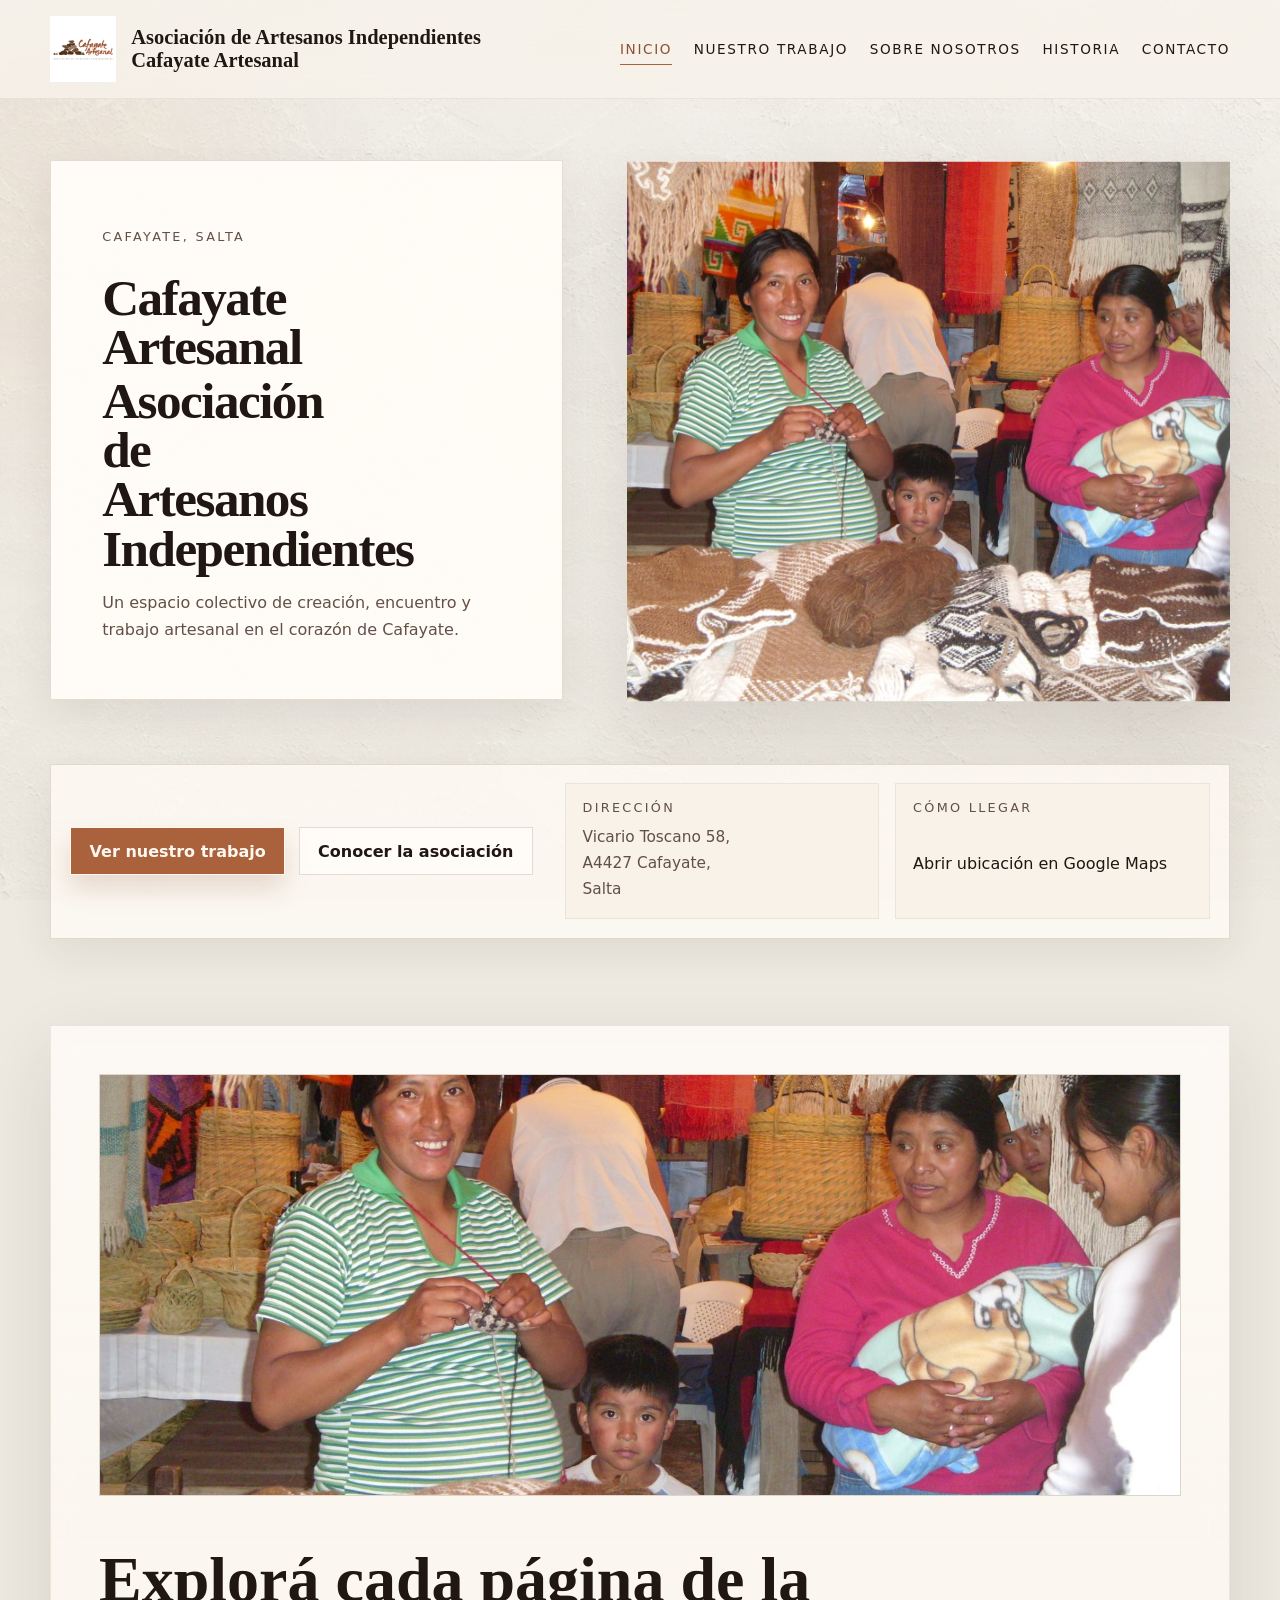
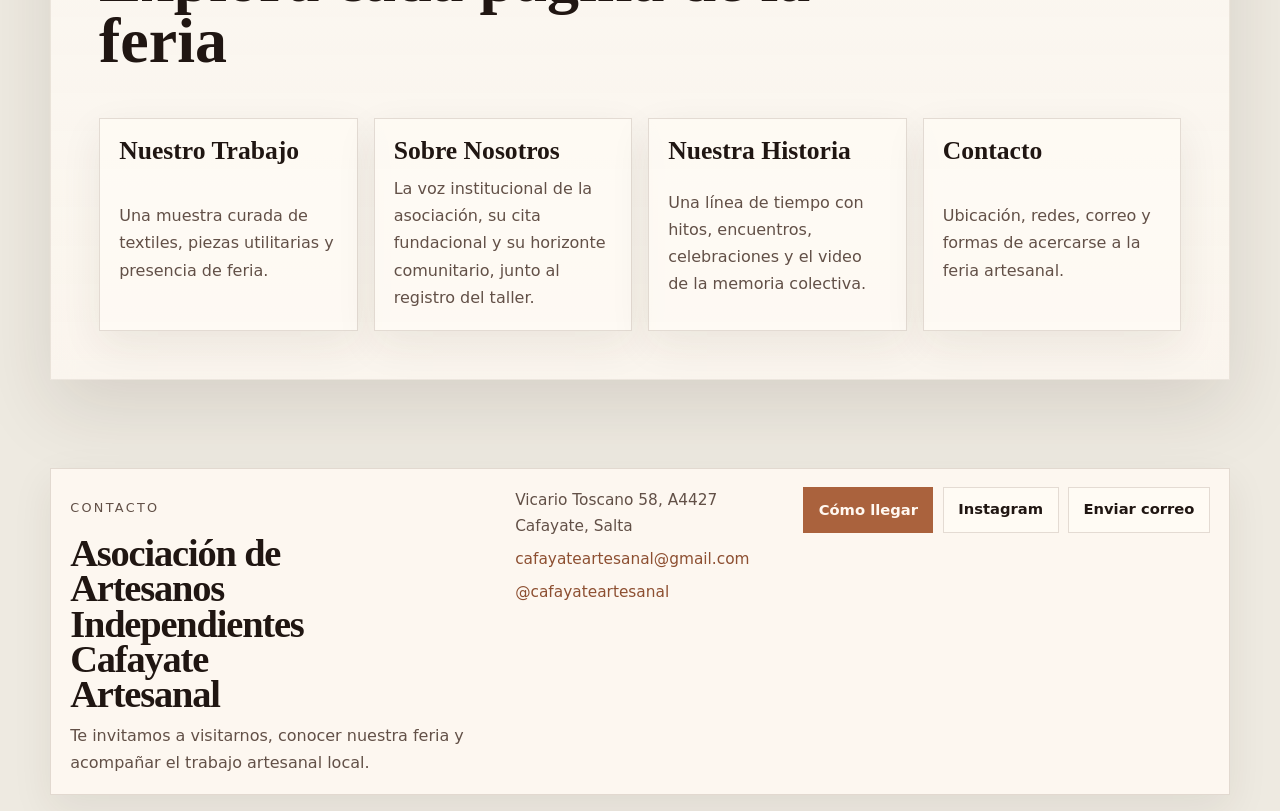
==== site/index.html @ f3b2d5d0 "Prepare lightweight static output for Vercel" ====
<!DOCTYPE html>
<html lang="es">
  <head>
    <meta charset="UTF-8" />
    <meta name="viewport" content="width=device-width, initial-scale=1.0" />
    <title>Cafayate Artesanal | Inicio</title>
    <meta
      name="description"
      content="Sitio institucional de Cafayate Artesanal, Asociación de Artesanos Independientes de Cafayate, Salta."
    />
    <link rel="stylesheet" href="styles.css" />
  </head>
  <body class="page-textured home-page">
    <a class="skip-link" href="#contenido">Saltar al contenido</a>

    <div class="page-glow page-glow-left" aria-hidden="true"></div>
    <div class="page-glow page-glow-right" aria-hidden="true"></div>

    <header class="site-header" id="top">
      <div class="container header-inner">
        <a class="brand" href="index.html" aria-label="Ir al inicio de Cafayate Artesanal">
          <img
            class="brand-logo"
            src="Selecciones/Logo.jpg"
            alt="Logo de Cafayate Artesanal"
            width="360"
            height="360"
          />
          <div class="brand-copy">
            <span class="brand-name">Asociación de Artesanos Independientes Cafayate Artesanal</span>
          </div>
        </a>

        <button
          class="menu-toggle"
          type="button"
          aria-expanded="false"
          aria-controls="site-nav"
          aria-label="Abrir menú de navegación"
        >
          <span></span>
          <span></span>
        </button>

        <nav class="site-nav" id="site-nav" aria-label="Navegación principal">
          <a href="index.html">Inicio</a>
          <a href="trabajo.html">Nuestro Trabajo</a>
          <a href="sobre.html">Sobre Nosotros</a>
          <a href="historia.html">Historia</a>
          <a href="contacto.html">Contacto</a>
        </nav>
      </div>
    </header>

    <main id="contenido" class="site-main">
      <section class="section">
        <div class="container hero-layout">
          <div class="hero-copy reveal">
            <p class="eyebrow">Cafayate, Salta</p>
            <h1>
              <span class="hero-title-line">Cafayate Artesanal</span>
              <span class="hero-title-line">Asociación de Artesanos Independientes</span>
            </h1>
            <p class="hero-lead">
              Un espacio colectivo de creación, encuentro y trabajo artesanal en el
              corazón de Cafayate.
            </p>
          </div>

          <div class="hero-visual reveal">
            <div class="hero-video-card" data-parallax>
              <img
                class="hero-video"
                src="Selecciones/foto12.JPG"
                alt="Vista de puestos y piezas de la feria artesanal."
                loading="eager"
              />
            </div>
          </div>

          <div class="hero-support reveal">
            <div class="hero-actions">
              <a class="button button-primary" href="trabajo.html">Ver nuestro trabajo</a>
              <a class="button button-secondary" href="sobre.html">
                Conocer la asociación
              </a>
            </div>

            <div class="hero-details" aria-label="Datos principales">
              <div class="detail-card">
                <span class="detail-label">Dirección</span>
                <p>Vicario Toscano 58,<br />A4427 Cafayate,<br />Salta</p>
              </div>
              <div class="detail-card">
                <span class="detail-label">Cómo llegar</span>
                <a
                  class="inline-link"
                  href="https://maps.app.goo.gl/rRPGDSfmMCezSJ6JA"
                  target="_blank"
                  rel="noreferrer"
                >
                  Abrir ubicación en Google Maps
                </a>
              </div>
            </div>
          </div>
        </div>
      </section>

      <section class="section">
        <div class="container">
          <div class="section-shell">
            <figure class="home-sections-cover reveal">
              <img
                src="Selecciones/foto12.JPG"
                alt="Puesto de la feria con artesanas, textiles y piezas expuestas."
              />
            </figure>

            <div class="section-heading section-heading--compact reveal">
              <h2>Explorá cada página de la feria</h2>
            </div>

            <div class="page-link-grid">
              <a class="page-link-card reveal" href="trabajo.html">
                <h3>Nuestro Trabajo</h3>
                <p>Una muestra curada de textiles, piezas utilitarias y presencia de feria.</p>
              </a>

              <a class="page-link-card reveal" href="sobre.html">
                <h3>Sobre Nosotros</h3>
                <p>La voz institucional de la asociación, su cita fundacional y su horizonte comunitario, junto al registro del taller.</p>
              </a>

              <a class="page-link-card reveal" href="historia.html">
                <h3>Nuestra Historia</h3>
                <p>Una línea de tiempo con hitos, encuentros, celebraciones y el video de la memoria colectiva.</p>
              </a>

              <a class="page-link-card reveal" href="contacto.html">
                <h3>Contacto</h3>
                <p>Ubicación, redes, correo y formas de acercarse a la feria artesanal.</p>
              </a>
            </div>
          </div>
        </div>
      </section>
    </main>

    <footer class="site-footer">
      <div class="container footer-shell">
        <div class="footer-copy">
          <p class="eyebrow">Contacto</p>
          <h2 class="footer-title">Asociación de Artesanos Independientes Cafayate Artesanal</h2>
          <p class="footer-text">
            Te invitamos a visitarnos, conocer nuestra feria y acompañar el trabajo
            artesanal local.
          </p>
        </div>

        <div class="footer-contact">
          <p>Vicario Toscano 58, A4427 Cafayate, Salta</p>
          <a href="mailto:cafayateartesanal@gmail.com">cafayateartesanal@gmail.com</a>
          <a
            href="https://www.instagram.com/cafayateartesanal/"
            target="_blank"
            rel="noreferrer"
          >
            @cafayateartesanal
          </a>
        </div>

        <div class="footer-action-grid">
          <a
            class="footer-action footer-action-primary"
            href="https://maps.app.goo.gl/rRPGDSfmMCezSJ6JA"
            target="_blank"
            rel="noreferrer"
          >
            Cómo llegar
          </a>
          <a
            class="footer-action"
            href="https://www.instagram.com/cafayateartesanal/"
            target="_blank"
            rel="noreferrer"
          >
            Instagram
          </a>
          <a class="footer-action" href="mailto:cafayateartesanal@gmail.com">
            Enviar correo
          </a>
        </div>
      </div>
    </footer>

    <script src="script.js"></script>
  </body>
</html>
---- site/styles.css ----
:root {
  --bg: #f2ede4;
  --bg-soft: #f8f4ec;
  --surface: rgba(255, 251, 245, 0.88);
  --surface-strong: rgba(255, 252, 247, 0.96);
  --surface-dark: rgba(41, 25, 18, 0.72);
  --soma-bg-base: #eeeae1;
  --soma-bg-overlay: rgba(246, 242, 234, 0.42);
  --ink: #201612;
  --muted: #625047;
  --line: rgba(88, 60, 41, 0.16);
  --accent: #aa623d;
  --accent-strong: #8d4f31;
  --accent-soft: #d8b291;
  --shadow: 0 28px 70px rgba(52, 35, 25, 0.12);
  --shadow-soft: 0 14px 38px rgba(52, 35, 25, 0.08);
  --radius: 0;
  --radius-small: 0;
  --max-width: 1180px;
}

*,
*::before,
*::after {
  box-sizing: border-box;
}

html {
  scroll-behavior: smooth;
}

body {
  margin: 0;
  color: var(--ink);
  font-family: system-ui, -apple-system, BlinkMacSystemFont, "Segoe UI", sans-serif;
  background-color: var(--soma-bg-base);
}

body.page-textured {
  position: relative;
  min-height: 100vh;
  isolation: isolate;
}

body.page-textured::before,
body.page-textured::after {
  content: "";
  position: fixed;
  inset: 0;
  pointer-events: none;
}

body.page-textured::before {
  z-index: -3;
  background-color: var(--soma-bg-base);
  background-image: url("public/textures/soma-yeso-texture.webp");
  background-size: cover;
  background-position: center top;
  background-repeat: no-repeat;
}

body.page-textured::after {
  z-index: -2;
  background:
    linear-gradient(180deg, rgba(255, 255, 255, 0.2) 0%, rgba(238, 234, 225, 0.4) 100%),
    var(--soma-bg-overlay);
}

body.nav-open {
  overflow: hidden;
}

img,
video {
  display: block;
  max-width: 100%;
}

img {
  height: auto;
}

a {
  color: inherit;
  text-decoration: none;
}

button {
  font: inherit;
}

button,
a,
input,
textarea,
select {
  -webkit-tap-highlight-color: transparent;
}

:focus-visible {
  outline: 2px solid var(--accent);
  outline-offset: 3px;
}

.skip-link {
  position: absolute;
  top: 0.75rem;
  left: 0.75rem;
  z-index: 100;
  padding: 0.8rem 1rem;
  border-radius: 0;
  background: var(--ink);
  color: #fff8f1;
  transform: translateY(-150%);
  transition: transform 180ms ease;
}

.skip-link:focus-visible {
  transform: translateY(0);
}

.site-main {
  position: relative;
  z-index: 0;
  overflow: clip;
  display: grid;
  gap: clamp(1.5rem, 3vw, 2.75rem);
  padding: clamp(1.2rem, 3vw, 2.3rem) 0 clamp(3rem, 5vw, 4.2rem);
}

section[id] {
  scroll-margin-top: 7rem;
}

.container {
  width: min(calc(100% - 2rem), var(--max-width));
  margin: 0 auto;
}

.page-glow {
  position: fixed;
  width: 26rem;
  height: 26rem;
  border-radius: 0;
  filter: blur(90px);
  pointer-events: none;
  opacity: 0.3;
  z-index: -1;
}

.page-glow-left {
  top: 2%;
  left: -12rem;
  background: rgba(210, 146, 105, 0.3);
}

.page-glow-right {
  right: -10rem;
  bottom: 16%;
  background: rgba(126, 96, 76, 0.22);
}

.site-header {
  position: sticky;
  top: 0;
  z-index: 50;
  background: rgba(248, 243, 235, 0.78);
  backdrop-filter: blur(18px);
  border-bottom: 1px solid rgba(88, 60, 41, 0.08);
  transition: box-shadow 220ms ease, background-color 220ms ease;
}

.site-header.scrolled {
  background: rgba(248, 243, 235, 0.95);
  box-shadow: 0 10px 36px rgba(33, 21, 16, 0.08);
}

.header-inner {
  display: flex;
  align-items: center;
  justify-content: space-between;
  gap: 1.4rem;
  padding: 1rem 0;
}

.brand {
  display: inline-flex;
  align-items: center;
  gap: 0.95rem;
  min-width: 0;
}

.brand-logo {
  width: 66px;
  height: 66px;
  object-fit: contain;
  border-radius: 0;
  background: rgba(255, 255, 255, 0.82);
}

.brand-copy {
  display: grid;
  gap: 0.15rem;
}

.brand-name,
.section-heading h2,
.hero-copy h1,
.panel-header h3,
.timeline h3,
.footer-title {
  font-family: Georgia, "Times New Roman", serif;
}

.brand-name {
  font-size: clamp(1.15rem, 1.6vw, 1.45rem);
  line-height: 1.1;
  font-weight: 700;
  max-width: 24rem;
}

.eyebrow,
.detail-label,
.timeline-label,
.gallery-tag,
.work-toolbar-title {
  color: var(--muted);
  font-size: 0.8rem;
  letter-spacing: 0.18em;
  text-transform: uppercase;
}

.site-nav {
  display: flex;
  align-items: center;
  gap: 1.35rem;
  margin-left: auto;
}

.site-nav a {
  position: relative;
  padding: 0.35rem 0;
  font-size: 0.85rem;
  letter-spacing: 0.12em;
  text-transform: uppercase;
}

.inline-link {
  position: relative;
}

.site-nav a::after,
.inline-link::after {
  content: "";
  position: absolute;
  left: 0;
  bottom: -0.16rem;
  width: 100%;
  height: 1px;
  background: var(--accent);
  transform: scaleX(0);
  transform-origin: left;
  transition: transform 220ms ease;
}

.site-nav a:hover::after,
.site-nav a:focus-visible::after,
.site-nav a.is-active::after,
.inline-link:hover::after,
.inline-link:focus-visible::after {
  transform: scaleX(1);
}

.site-nav a.is-active {
  color: var(--accent-strong);
}

.menu-toggle {
  display: none;
  width: 46px;
  height: 46px;
  padding: 0;
  border: 1px solid rgba(88, 60, 41, 0.12);
  border-radius: 0;
  background: rgba(255, 255, 255, 0.42);
  align-items: center;
  justify-content: center;
  flex-direction: column;
  gap: 0.35rem;
  cursor: pointer;
}

.menu-toggle span {
  width: 18px;
  height: 1.5px;
  background: var(--ink);
  transition: transform 220ms ease, opacity 220ms ease;
}

.menu-toggle[aria-expanded="true"] span:first-child {
  transform: translateY(4px) rotate(45deg);
}

.menu-toggle[aria-expanded="true"] span:last-child {
  transform: translateY(-4px) rotate(-45deg);
}

.section {
  position: relative;
  display: grid;
  align-items: start;
  padding: clamp(1rem, 2vw, 1.5rem) 0;
}

.section::after {
  display: none;
}

.section-shell {
  padding: clamp(2rem, 4vw, 3rem);
  border: 1px solid rgba(88, 60, 41, 0.1);
  border-radius: 0;
  background: linear-gradient(180deg, rgba(255, 252, 247, 0.82), rgba(255, 249, 242, 0.72));
  box-shadow: var(--shadow);
  backdrop-filter: blur(12px);
  display: grid;
  gap: 1rem;
}

.section-heading {
  display: grid;
  gap: 0.8rem;
  max-width: 48rem;
  margin-bottom: clamp(1.8rem, 3vw, 2.8rem);
}

.section-heading--compact {
  margin-bottom: clamp(1.4rem, 2.4vw, 2rem);
}

.section-heading h2 {
  margin: 0;
  font-size: clamp(2.5rem, 5vw, 4.6rem);
  line-height: 0.94;
  font-weight: 700;
}

.section-intro,
.hero-lead,
.about-text p,
.quote-source,
.timeline-summary,
.timeline li,
.footer-text,
.footer-contact p,
.footer-contact a,
.note-card p,
.detail-card p,
.gallery-card figcaption span:last-child {
  margin: 0;
  color: var(--muted);
  line-height: 1.7;
  text-align: left;
}

.hero-layout {
  display: grid;
  grid-template-columns: minmax(0, 0.92fr) minmax(360px, 1.08fr);
  gap: clamp(2rem, 5vw, 4rem);
  align-items: stretch;
}

.hero-copy,
.media-panel,
.note-card,
.timeline-block,
.footer-shell,
.gallery-card,
.history-card,
.history-video {
  border: 1px solid var(--line);
  box-shadow: var(--shadow-soft);
}

.hero-copy {
  display: flex;
  flex-direction: column;
  justify-content: center;
  gap: 1rem;
  min-width: 0;
  min-height: clamp(380px, 48vw, 540px);
  padding: clamp(2rem, 4vw, 3.8rem);
  border-radius: 0;
  background: var(--surface-strong);
}

.hero-copy h1 {
  margin: 0;
  max-width: 8ch;
  font-size: clamp(1.95rem, 4.15vw, 3.2rem);
  line-height: 0.96;
  letter-spacing: -0.03em;
}

.hero-title-line {
  display: block;
}

.hero-title-line + .hero-title-line {
  margin-top: 0.3rem;
}

.hero-lead {
  max-width: 26rem;
  font-size: 1rem;
}

.hero-actions,
.footer-actions {
  display: flex;
  flex-wrap: wrap;
  gap: 0.85rem;
}

.hero-support {
  grid-column: 1 / -1;
  display: grid;
  grid-template-columns: auto minmax(0, 1fr);
  gap: clamp(1.2rem, 3vw, 2rem);
  align-items: center;
  padding: 1.15rem 1.2rem;
  border: 1px solid var(--line);
  background: rgba(255, 251, 245, 0.78);
  box-shadow: var(--shadow-soft);
}

.hero-support .hero-actions {
  align-self: center;
}

.button {
  display: inline-flex;
  align-items: center;
  justify-content: center;
  min-height: 3rem;
  padding: 0.8rem 1.15rem;
  border-radius: 0;
  border: 1px solid currentColor;
  font-weight: 700;
  transition:
    transform 180ms ease,
    background-color 180ms ease,
    border-color 180ms ease,
    color 180ms ease,
    box-shadow 180ms ease;
}

.button:hover,
.button:focus-visible {
  transform: translateY(-1px);
}

.button-primary {
  background: var(--accent);
  color: #fff8f1;
  box-shadow: 0 14px 26px rgba(141, 79, 49, 0.18);
}

.button-primary:hover,
.button-primary:focus-visible {
  background: var(--accent-strong);
}

.button-secondary {
  border-color: rgba(88, 60, 41, 0.16);
  background: rgba(255, 252, 247, 0.92);
}

.button-secondary:hover,
.button-secondary:focus-visible {
  border-color: rgba(88, 60, 41, 0.28);
  background: rgba(255, 249, 242, 1);
}

.hero-details {
  display: grid;
  grid-template-columns: repeat(2, minmax(0, 1fr));
  gap: 1rem;
  width: 100%;
}

.detail-card {
  display: grid;
  gap: 0.55rem;
  padding: 1rem 1.05rem;
  border-radius: 0;
  background: rgba(248, 242, 233, 0.92);
  border: 1px solid rgba(88, 60, 41, 0.08);
}

.detail-card p {
  font-size: 0.96rem;
}

.hero-visual {
  display: block;
  align-self: stretch;
  min-width: 0;
}

.hero-video-card {
  position: relative;
  height: 100%;
  min-height: clamp(380px, 48vw, 540px);
  border-radius: 0;
  overflow: hidden;
  box-shadow: var(--shadow);
}

.hero-video {
  width: 100%;
  height: 100%;
  object-fit: cover;
}

.about-layout,
.history-layout {
  display: grid;
  grid-template-columns: minmax(0, 0.9fr) minmax(0, 1.1fr);
  gap: clamp(1.5rem, 3vw, 2.6rem);
  align-items: start;
}

.about-story {
  display: grid;
  gap: 1.25rem;
}

.mission-quote {
  margin: 0;
  padding: 1.35rem 0 1.35rem 1.3rem;
  border-left: 3px solid var(--accent);
  font-family: Georgia, "Times New Roman", serif;
  font-size: clamp(1.6rem, 3vw, 2.35rem);
  line-height: 1.16;
  font-weight: 700;
}

.quote-source {
  font-size: 0.96rem;
}

.about-text {
  display: grid;
  gap: 1rem;
  max-width: 38rem;
}

.about-signoff {
  margin: 0;
  padding-top: 0.3rem;
  font-weight: 700;
  line-height: 1.6;
}

.about-media {
  display: grid;
  gap: 1rem;
}

.media-panel {
  padding: 1.2rem;
  border-radius: 0;
  background: var(--surface);
}

.panel-header {
  display: grid;
  gap: 0.35rem;
  margin-bottom: 1rem;
}

.panel-header h3 {
  margin: 0;
  font-size: clamp(1.8rem, 3vw, 2.55rem);
}

.video-frame,
.history-video {
  overflow: hidden;
  border-radius: 0;
  background: #1c140f;
}

.video-frame video,
.history-video video {
  width: 100%;
  height: auto;
  max-height: 31rem;
  object-fit: cover;
}

.about-notes {
  display: grid;
  grid-template-columns: repeat(3, minmax(0, 1fr));
  gap: 0.85rem;
}

.note-card {
  display: grid;
  gap: 0.45rem;
  padding: 1rem;
  border-radius: 0;
  background: rgba(255, 250, 244, 0.82);
}

.image-cluster {
  display: grid;
  grid-template-columns: repeat(2, minmax(0, 1fr));
  gap: 1rem;
}

.cluster-card {
  margin: 0;
  overflow: hidden;
  border-radius: 0;
  box-shadow: var(--shadow-soft);
}

.cluster-wide {
  grid-column: 1 / -1;
}

.cluster-card img,
.history-card img,
.gallery-card img {
  width: 100%;
  height: 100%;
  object-fit: cover;
  transition: transform 450ms ease, filter 450ms ease;
}

.cluster-card:hover img,
.history-card:hover img,
.gallery-card:hover img {
  transform: scale(1.03);
  filter: saturate(1.04);
}

.history-layout {
  align-items: stretch;
}

.history-media {
  display: grid;
  grid-template-columns: repeat(2, minmax(0, 1fr));
  gap: 1rem;
  align-content: start;
}

.history-card,
.history-video {
  margin: 0;
  overflow: hidden;
  border-radius: 0;
  background: rgba(255, 255, 255, 0.54);
}

.history-card figcaption {
  padding: 0.85rem 1rem 1rem;
  color: var(--muted);
  font-size: 0.96rem;
  line-height: 1.55;
}

.history-card-tall {
  grid-row: span 2;
}

.history-card-tall img {
  min-height: 100%;
}

.history-video {
  grid-column: 1 / -1;
}

.timeline {
  position: relative;
  display: grid;
  gap: 1rem;
  padding-left: 1.65rem;
}

.timeline::before {
  content: "";
  position: absolute;
  top: 0.9rem;
  bottom: 0.9rem;
  left: 0.4rem;
  width: 1px;
  background: rgba(170, 98, 61, 0.34);
}

.timeline-block {
  position: relative;
  padding: 1.45rem 1.45rem 1.35rem;
  border-radius: 0;
  background: rgba(255, 252, 246, 0.82);
}

.timeline-block::before {
  content: "";
  position: absolute;
  top: 1.55rem;
  left: -1.82rem;
  width: 0.86rem;
  height: 0.86rem;
  border-radius: 0;
  background: var(--accent);
  box-shadow: 0 0 0 6px rgba(170, 98, 61, 0.12);
}

.timeline-block h3 {
  margin: 0.2rem 0 0.8rem;
  font-size: 1.9rem;
  line-height: 1.02;
}

.timeline-summary {
  margin-bottom: 0.9rem;
}

.timeline ul {
  margin: 0;
  padding-left: 1.15rem;
}

.timeline li + li {
  margin-top: 0.55rem;
}

.timeline-featured {
  background: linear-gradient(180deg, rgba(255, 248, 239, 0.96), rgba(255, 252, 246, 0.88));
}

.work-toolbar {
  display: grid;
  gap: 0.8rem;
  margin-bottom: 1.8rem;
}

.work-filters {
  display: flex;
  flex-wrap: wrap;
  gap: 0.65rem;
}

.filter-chip {
  padding: 0.65rem 0.95rem;
  border: 1px solid rgba(88, 60, 41, 0.14);
  border-radius: 0;
  background: rgba(255, 250, 243, 0.82);
  color: var(--muted);
  cursor: pointer;
  transition:
    background-color 180ms ease,
    border-color 180ms ease,
    color 180ms ease,
    transform 180ms ease;
}

.filter-chip:hover,
.filter-chip:focus-visible {
  transform: translateY(-1px);
  border-color: rgba(170, 98, 61, 0.3);
}

.filter-chip.is-active {
  background: rgba(170, 98, 61, 0.14);
  border-color: rgba(170, 98, 61, 0.32);
  color: var(--accent-strong);
}

.work-gallery {
  display: grid;
  gap: 1.2rem;
}

.gallery-card {
  position: relative;
  margin: 0;
  overflow: hidden;
  border-radius: 0;
  background: rgba(255, 252, 247, 0.8);
}

.gallery-card img {
  aspect-ratio: 1 / 1;
}

.gallery-card figcaption {
  position: absolute;
  inset: auto 0 0 0;
  display: grid;
  gap: 0.35rem;
  padding: 1rem;
  background: linear-gradient(180deg, rgba(22, 14, 11, 0) 0%, rgba(22, 14, 11, 0.84) 100%);
  color: #fff8f1;
}

.gallery-card figcaption strong {
  font-family: Georgia, "Times New Roman", serif;
  font-size: 1.2rem;
  line-height: 1.08;
  font-weight: 700;
}

.gallery-tag {
  color: rgba(255, 248, 241, 0.74);
}

.gallery-card-featured img {
  aspect-ratio: 16 / 9;
}

.gallery-card-featured figcaption {
  padding: 1.35rem;
}

.gallery-card-featured figcaption strong {
  font-size: clamp(1.55rem, 3vw, 2.35rem);
}

.gallery-grid {
  display: grid;
  grid-template-columns: repeat(12, minmax(0, 1fr));
  gap: 1rem;
}

.gallery-grid .gallery-card:nth-child(1) {
  grid-column: span 7;
}

.gallery-grid .gallery-card:nth-child(2) {
  grid-column: span 5;
}

.gallery-grid .gallery-card:nth-child(3) {
  grid-column: span 4;
}

.gallery-grid .gallery-card:nth-child(4) {
  grid-column: span 4;
}

.gallery-grid .gallery-card:nth-child(5) {
  grid-column: span 4;
}

.gallery-grid .gallery-card:nth-child(6) {
  grid-column: span 5;
}

.gallery-grid .gallery-card:nth-child(7) {
  grid-column: span 7;
}

.gallery-card.is-hidden {
  display: none;
}

.home-sections-cover {
  width: 100%;
  margin: 0 0 clamp(1.8rem, 3vw, 2.4rem);
  border: 1px solid rgba(90, 70, 55, 0.16);
  background: #f6f1e8;
  overflow: hidden;
}

.home-sections-cover img {
  display: block;
  width: 100%;
  height: clamp(260px, 34vw, 420px);
  object-fit: cover;
  object-position: center 42%;
}

.page-link-grid {
  display: grid;
  grid-template-columns: repeat(auto-fit, minmax(220px, 1fr));
  gap: 1rem;
}

.page-link-card {
  display: grid;
  gap: 0.7rem;
  padding: 1.2rem;
  border: 1px solid rgba(88, 60, 41, 0.16);
  background: rgba(255, 251, 245, 0.72);
  box-shadow: var(--shadow-soft);
  transition: transform 180ms ease, border-color 180ms ease, background-color 180ms ease;
}

.page-link-card:hover,
.page-link-card:focus-visible {
  transform: translateY(-2px);
  border-color: rgba(170, 98, 61, 0.34);
  background: rgba(255, 248, 240, 0.88);
}

.page-link-card h3 {
  margin: 0;
  font-family: Georgia, "Times New Roman", serif;
  font-size: 1.6rem;
  line-height: 1.02;
  font-weight: 700;
}

.page-link-card p,
.contact-list p,
.contact-list a {
  margin: 0;
  color: var(--muted);
  line-height: 1.7;
}

.contact-layout {
  display: grid;
  grid-template-columns: minmax(280px, 0.75fr) minmax(0, 1.25fr);
  gap: 1rem;
  align-items: stretch;
}

.contact-panel {
  display: grid;
  gap: 1.2rem;
  padding: 1.35rem;
  border: 1px solid rgba(88, 60, 41, 0.14);
  background: rgba(255, 251, 245, 0.82);
  box-shadow: var(--shadow-soft);
}

.contact-list {
  display: grid;
  gap: 0.5rem;
}

.contact-list a {
  color: var(--accent-strong);
}

.contact-map {
  min-height: 28rem;
  border: 1px solid rgba(88, 60, 41, 0.14);
  background: #e6ddcf;
  box-shadow: var(--shadow-soft);
}

.contact-map iframe {
  width: 100%;
  height: 100%;
  border: 0;
}

.site-footer {
  position: relative;
  z-index: 0;
  padding: 0 0 2.5rem;
}

.home-page .site-footer {
  padding: 0 0 1rem;
}

.footer-shell {
  display: grid;
  grid-template-columns: minmax(0, 1.15fr) minmax(260px, 0.85fr) minmax(360px, 1.2fr);
  gap: 1rem;
  padding: clamp(1.5rem, 3vw, 2rem);
  border-radius: 0;
  background: rgba(255, 250, 243, 0.86);
  align-items: stretch;
}

.home-page .footer-shell {
  grid-template-columns: minmax(0, 1.15fr) minmax(220px, 0.72fr) auto;
  gap: clamp(1rem, 2.2vw, 1.6rem);
  padding: 1.1rem 1.2rem;
  align-items: start;
}

.footer-title {
  margin: 0;
  font-size: clamp(2.2rem, 4.2vw, 3.4rem);
  line-height: 0.96;
  max-width: 14ch;
}

.home-page .footer-title {
  font-size: clamp(1.85rem, 3vw, 2.55rem);
  line-height: 0.92;
  letter-spacing: -0.03em;
  max-width: 11ch;
}

.footer-copy {
  display: grid;
  gap: 0.7rem;
  align-content: start;
}

.home-page .footer-copy {
  max-width: 25rem;
  gap: 0.55rem;
}

.footer-contact {
  display: grid;
  gap: 0.9rem;
  align-content: start;
  padding-top: 0.8rem;
  font-size: clamp(1rem, 1.8vw, 1.15rem);
}

.home-page .footer-contact {
  gap: 0.45rem;
  align-content: start;
  padding-top: 0;
  font-size: 0.96rem;
  line-height: 1.4;
}

.footer-contact a {
  color: var(--accent-strong);
}

.footer-action-grid {
  display: grid;
  grid-template-columns: repeat(3, minmax(0, 1fr));
  gap: 1rem;
}

.home-page .footer-action-grid {
  display: flex;
  flex-direction: row;
  flex-wrap: nowrap;
  align-items: flex-start;
  justify-content: flex-end;
  gap: 0.6rem;
}

.footer-action {
  display: flex;
  align-items: center;
  justify-content: center;
  min-height: 16.5rem;
  padding: 1rem;
  border: 1px solid rgba(88, 60, 41, 0.16);
  background: rgba(255, 251, 245, 0.76);
  color: var(--ink);
  font-size: clamp(1.15rem, 2vw, 1.45rem);
  font-weight: 700;
  text-align: center;
  transition: background-color 180ms ease, border-color 180ms ease, transform 180ms ease;
}

.home-page .footer-action {
  display: inline-flex;
  align-items: center;
  justify-content: center;
  width: auto;
  min-width: 108px;
  min-height: 46px;
  padding: 0.7rem 0.9rem;
  font-size: 0.92rem;
  line-height: 1.15;
  white-space: normal;
}

.home-page .footer-action-primary {
  line-height: 1.05;
}

.footer-action:hover,
.footer-action:focus-visible {
  transform: translateY(-2px);
  border-color: rgba(170, 98, 61, 0.36);
}

.footer-action-primary {
  background: var(--accent);
  color: #fff8f1;
  border-color: var(--accent);
}

.reveal {
  opacity: 0;
  transform: translateY(24px);
  transition: opacity 700ms ease, transform 700ms ease;
}

.reveal.is-visible {
  opacity: 1;
  transform: translateY(0);
}

@media (max-width: 1080px) {
  .about-notes {
    grid-template-columns: 1fr;
  }

  .page-link-grid,
  .footer-action-grid {
    grid-template-columns: repeat(2, minmax(0, 1fr));
  }

  .footer-shell {
    grid-template-columns: 1fr;
  }

  .home-page .footer-shell {
    grid-template-columns: 1fr;
    align-items: start;
  }

  .home-page .footer-action-grid {
    justify-content: flex-start;
    flex-wrap: wrap;
  }
}

@media (max-width: 980px) {
  .site-main {
    gap: 2rem;
  }

  .menu-toggle {
    display: inline-flex;
    margin-left: auto;
  }

  .site-nav {
    position: absolute;
    top: calc(100% + 0.8rem);
    left: 1rem;
    right: 1rem;
    padding: 1rem 1.1rem;
    border: 1px solid rgba(88, 60, 41, 0.1);
    border-radius: 0;
    background: rgba(255, 250, 243, 0.98);
    box-shadow: var(--shadow);
    display: grid;
    gap: 0.9rem;
    opacity: 0;
    pointer-events: none;
    transform: translateY(-8px);
    transition: opacity 220ms ease, transform 220ms ease;
  }

  .site-nav.is-open {
    opacity: 1;
    pointer-events: auto;
    transform: translateY(0);
  }

  .section {
    align-items: start;
    padding: 0;
  }

  .hero-layout,
  .about-layout,
  .history-layout,
  .contact-layout {
    grid-template-columns: 1fr;
  }

  .hero-support {
    grid-template-columns: 1fr;
    align-items: start;
  }

  .hero-copy,
  .hero-video-card {
    min-height: auto;
  }

  .hero-video-card {
    min-height: 20rem;
  }

  .hero-details {
    grid-template-columns: 1fr;
  }

  .history-media,
  .gallery-grid,
  .footer-action-grid {
    grid-template-columns: 1fr;
  }

  .gallery-grid .gallery-card,
  .gallery-grid .gallery-card:nth-child(n) {
    grid-column: auto;
  }

  .history-card-tall {
    grid-row: auto;
  }
}

@media (max-width: 768px) {
  body.page-textured::before,
  body.page-textured::after {
    position: absolute;
  }

  .section-shell {
    padding: 1.5rem;
  }

  .hero-copy h1 {
    font-size: clamp(2.45rem, 11vw, 3.7rem);
    max-width: none;
  }

  .hero-support {
    padding: 1rem;
  }

  .timeline-block h3,
  .panel-header h3 {
    font-size: 1.55rem;
  }

  .contact-map {
    min-height: 22rem;
  }
}

@media (max-width: 640px) {
  .header-inner {
    gap: 1rem;
  }

  .brand {
    gap: 0.75rem;
    align-items: center;
  }

  .brand-logo {
    width: 54px;
    height: 54px;
  }

  .brand-name {
    font-size: 1.55rem;
  }

  .hero-copy,
  .section-shell,
  .footer-shell {
    padding: 1.35rem;
  }

  .hero-actions,
  .footer-actions {
    flex-direction: column;
  }

  .button {
    width: 100%;
  }

  .footer-action {
    min-height: 8rem;
  }

  .home-page .footer-action-grid {
    flex-direction: column;
    align-items: stretch;
  }

  .home-page .footer-action {
    width: 100%;
  }

  .mission-quote {
    font-size: 1.7rem;
  }

  .page-link-grid {
    grid-template-columns: 1fr;
  }
}

@media (prefers-reduced-motion: reduce) {
  html {
    scroll-behavior: auto;
  }

  *,
  *::before,
  *::after {
    animation: none !important;
    transition: none !important;
  }

  .reveal {
    opacity: 1;
    transform: none;
  }
}
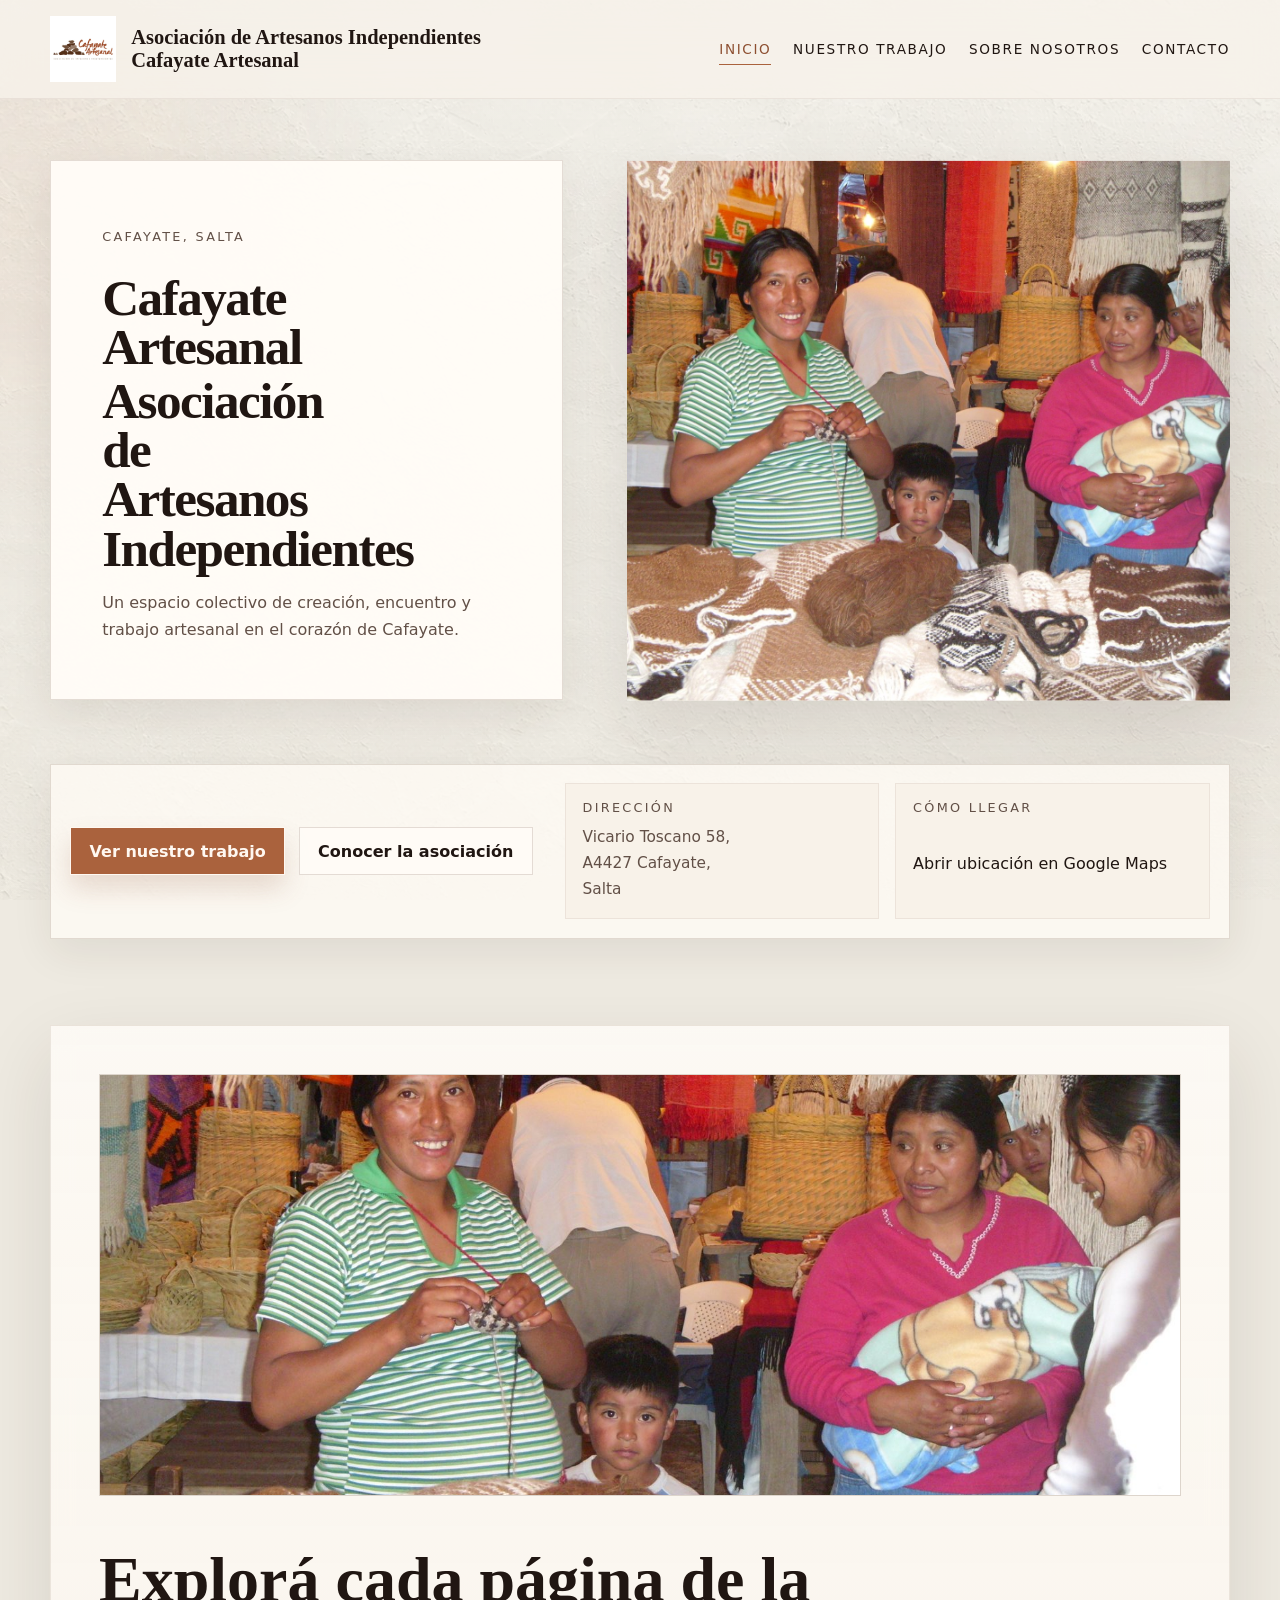
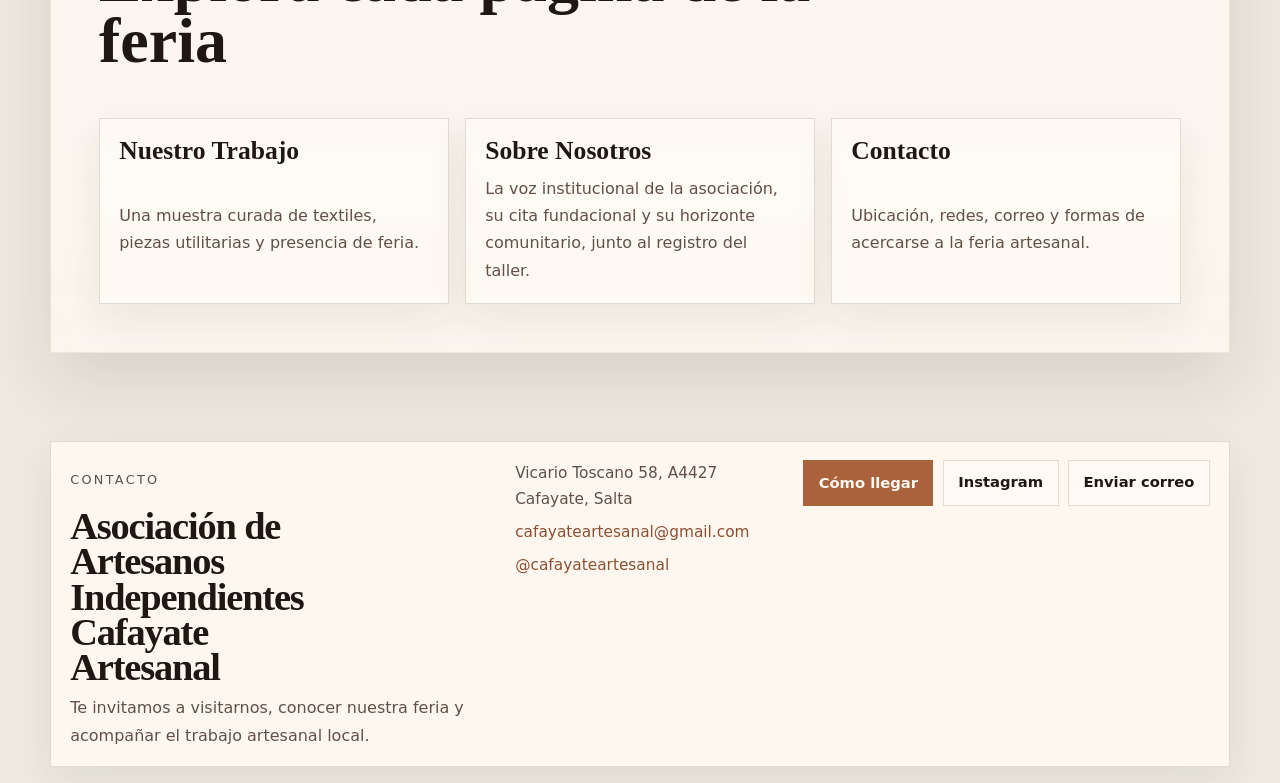
==== commit 650fa8ac: "Remove history section temporarily" ====
--- a/site/index.html
+++ b/site/index.html
@@ -46,7 +46,6 @@
           <a href="index.html">Inicio</a>
           <a href="trabajo.html">Nuestro Trabajo</a>
           <a href="sobre.html">Sobre Nosotros</a>
-          <a href="historia.html">Historia</a>
           <a href="contacto.html">Contacto</a>
         </nav>
       </div>
@@ -132,11 +131,6 @@
                 <p>La voz institucional de la asociación, su cita fundacional y su horizonte comunitario, junto al registro del taller.</p>
               </a>
 
-              <a class="page-link-card reveal" href="historia.html">
-                <h3>Nuestra Historia</h3>
-                <p>Una línea de tiempo con hitos, encuentros, celebraciones y el video de la memoria colectiva.</p>
-              </a>
-
               <a class="page-link-card reveal" href="contacto.html">
                 <h3>Contacto</h3>
                 <p>Ubicación, redes, correo y formas de acercarse a la feria artesanal.</p>
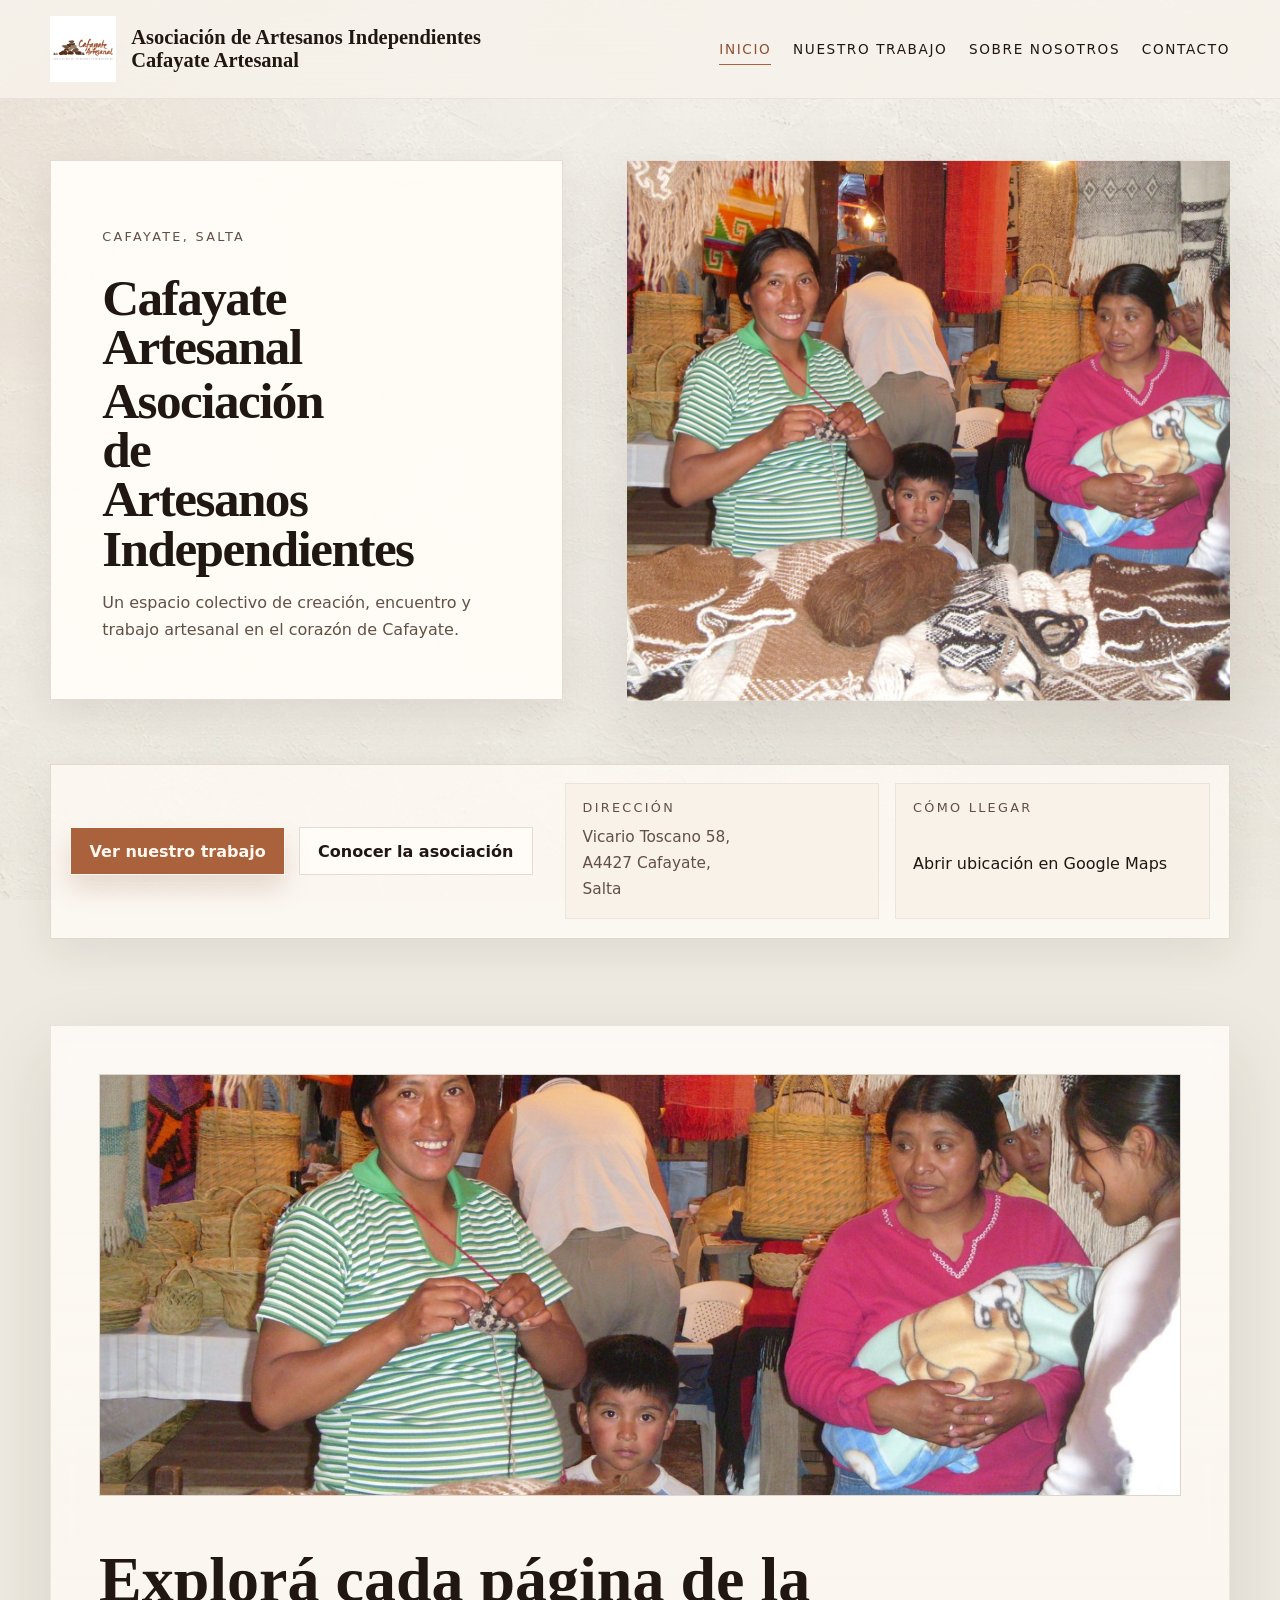
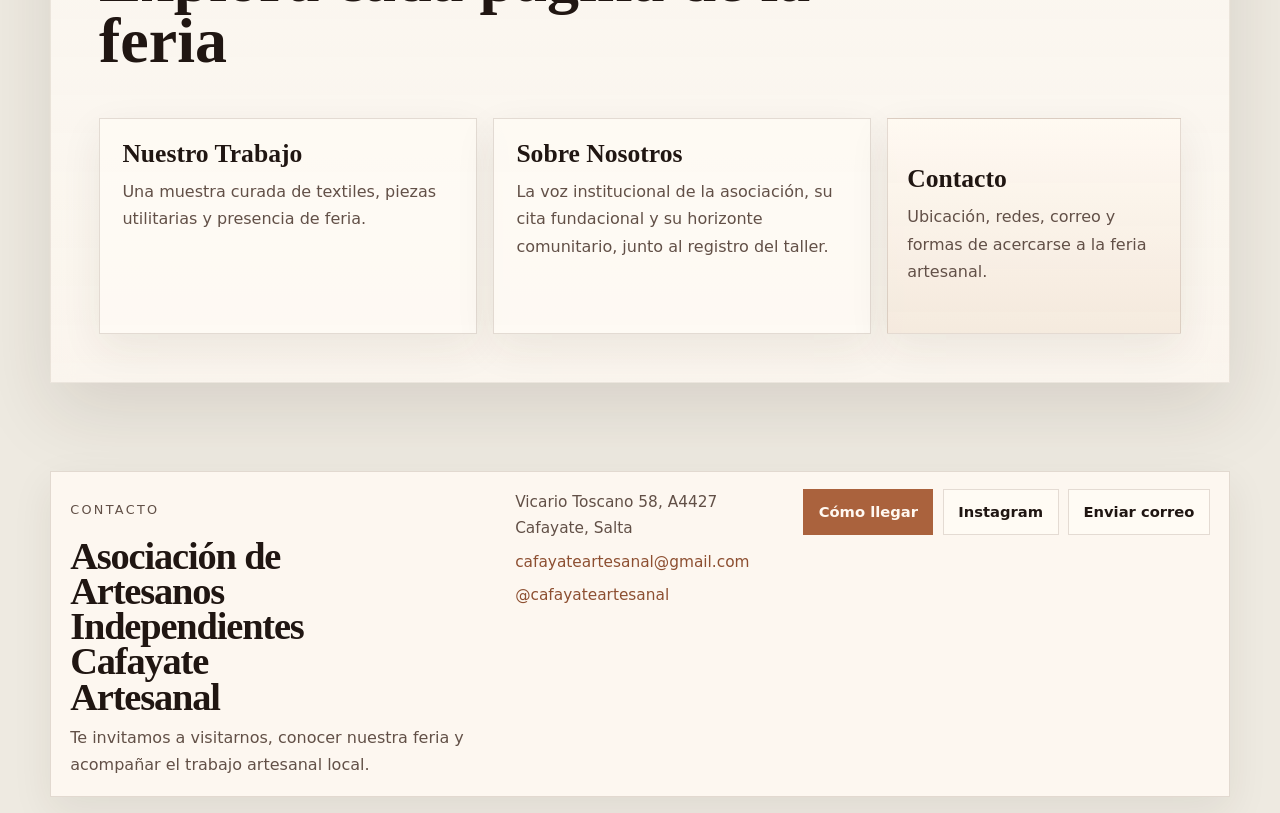
==== commit b5071e39: "Rebalance home section cards" ====
--- a/site/index.html
+++ b/site/index.html
@@ -120,18 +120,18 @@
               <h2>Explorá cada página de la feria</h2>
             </div>
 
-            <div class="page-link-grid">
-              <a class="page-link-card reveal" href="trabajo.html">
+            <div class="page-link-grid page-link-grid--trio">
+              <a class="page-link-card page-link-card-featured reveal" href="trabajo.html">
                 <h3>Nuestro Trabajo</h3>
                 <p>Una muestra curada de textiles, piezas utilitarias y presencia de feria.</p>
               </a>
 
-              <a class="page-link-card reveal" href="sobre.html">
+              <a class="page-link-card page-link-card-featured reveal" href="sobre.html">
                 <h3>Sobre Nosotros</h3>
                 <p>La voz institucional de la asociación, su cita fundacional y su horizonte comunitario, junto al registro del taller.</p>
               </a>
 
-              <a class="page-link-card reveal" href="contacto.html">
+              <a class="page-link-card page-link-card-compact reveal" href="contacto.html">
                 <h3>Contacto</h3>
                 <p>Ubicación, redes, correo y formas de acercarse a la feria artesanal.</p>
               </a>
--- a/site/styles.css
+++ b/site/styles.css
@@ -892,8 +892,14 @@
   gap: 1rem;
 }
 
+.page-link-grid--trio {
+  grid-template-columns: minmax(0, 1.08fr) minmax(0, 1.08fr) minmax(220px, 0.84fr);
+  align-items: stretch;
+}
+
 .page-link-card {
   display: grid;
+  align-content: start;
   gap: 0.7rem;
   padding: 1.2rem;
   border: 1px solid rgba(88, 60, 41, 0.16);
@@ -907,6 +913,18 @@
   transform: translateY(-2px);
   border-color: rgba(170, 98, 61, 0.34);
   background: rgba(255, 248, 240, 0.88);
+}
+
+.page-link-card-featured {
+  min-height: 13.5rem;
+  padding: 1.4rem;
+}
+
+.page-link-card-compact {
+  min-height: 13.5rem;
+  align-content: center;
+  background:
+    linear-gradient(180deg, rgba(255, 249, 242, 0.88) 0%, rgba(243, 231, 219, 0.86) 100%);
 }
 
 .page-link-card h3 {
@@ -1113,6 +1131,15 @@
   .page-link-grid,
   .footer-action-grid {
     grid-template-columns: repeat(2, minmax(0, 1fr));
+  }
+
+  .page-link-grid--trio {
+    grid-template-columns: repeat(2, minmax(0, 1fr));
+  }
+
+  .page-link-card-compact {
+    grid-column: 1 / -1;
+    min-height: auto;
   }
 
   .footer-shell {
@@ -1293,6 +1320,12 @@
   .page-link-grid {
     grid-template-columns: 1fr;
   }
+
+  .page-link-card-featured,
+  .page-link-card-compact {
+    min-height: auto;
+    padding: 1.2rem;
+  }
 }
 
 @media (prefers-reduced-motion: reduce) {
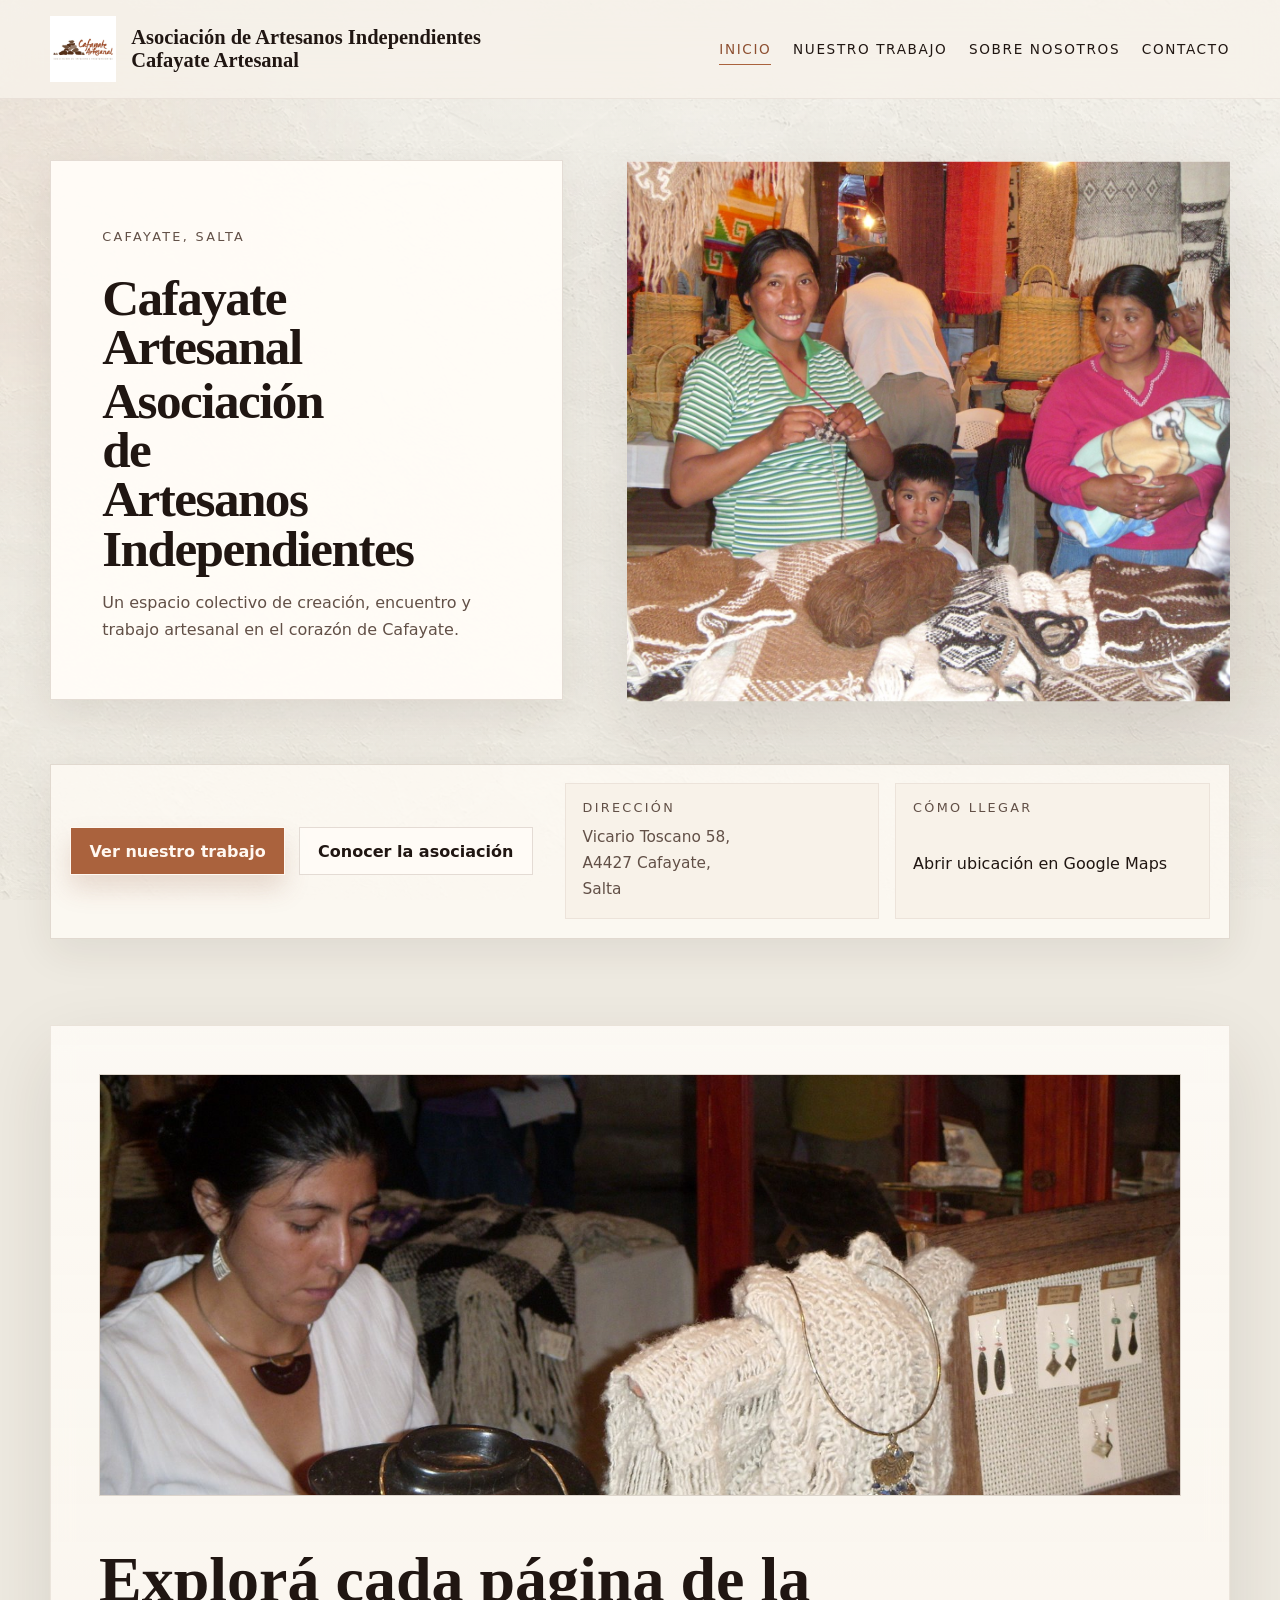
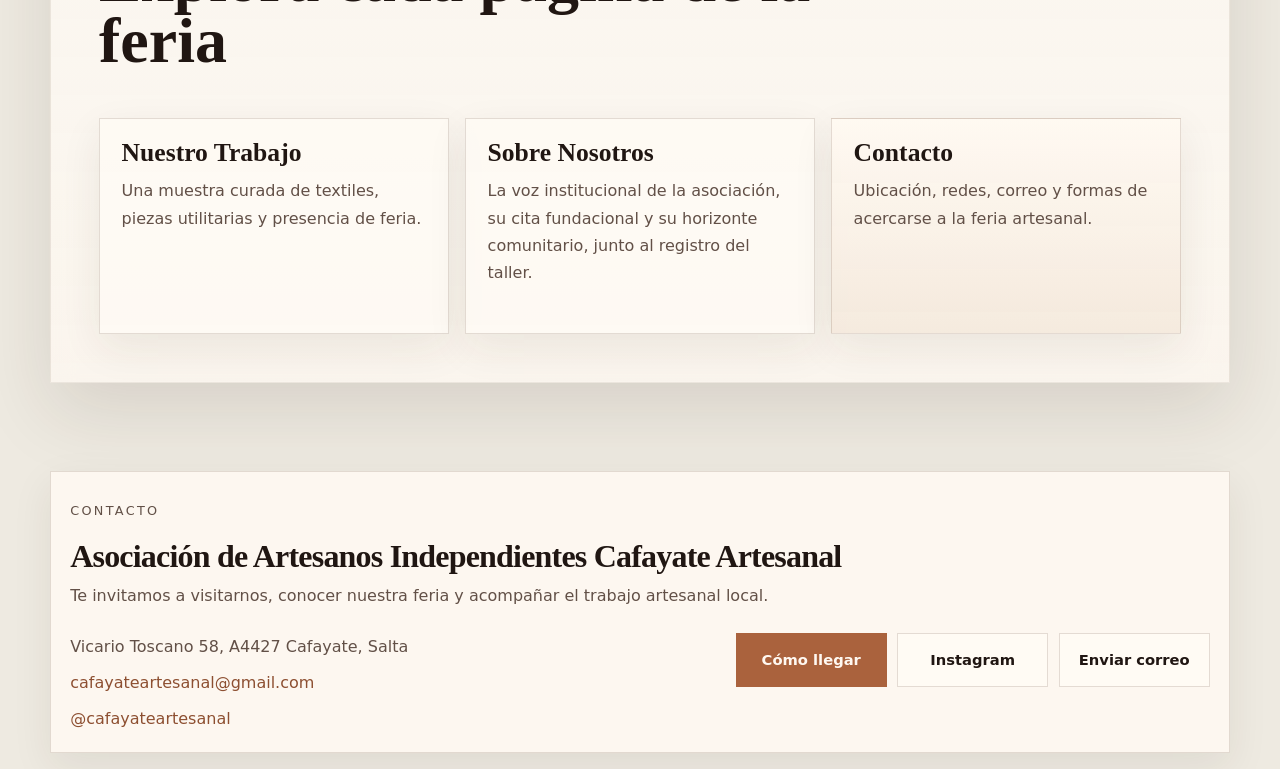
==== commit 81192b27: "Improve home section symmetry" ====
--- a/site/index.html
+++ b/site/index.html
@@ -111,8 +111,8 @@
           <div class="section-shell">
             <figure class="home-sections-cover reveal">
               <img
-                src="Selecciones/foto12.JPG"
-                alt="Puesto de la feria con artesanas, textiles y piezas expuestas."
+                src="Selecciones/foto13.JPG"
+                alt="Artesana y piezas textiles exhibidas en la feria artesanal."
               />
             </figure>
 
--- a/site/styles.css
+++ b/site/styles.css
@@ -893,12 +893,13 @@
 }
 
 .page-link-grid--trio {
-  grid-template-columns: minmax(0, 1.08fr) minmax(0, 1.08fr) minmax(220px, 0.84fr);
+  grid-template-columns: repeat(3, minmax(0, 1fr));
   align-items: stretch;
 }
 
 .page-link-card {
   display: grid;
+  grid-template-rows: auto 1fr;
   align-content: start;
   gap: 0.7rem;
   padding: 1.2rem;
@@ -917,12 +918,12 @@
 
 .page-link-card-featured {
   min-height: 13.5rem;
-  padding: 1.4rem;
+  padding: 1.35rem;
 }
 
 .page-link-card-compact {
   min-height: 13.5rem;
-  align-content: center;
+  padding: 1.35rem;
   background:
     linear-gradient(180deg, rgba(255, 249, 242, 0.88) 0%, rgba(243, 231, 219, 0.86) 100%);
 }
@@ -933,6 +934,7 @@
   font-size: 1.6rem;
   line-height: 1.02;
   font-weight: 700;
+  align-self: start;
 }
 
 .page-link-card p,
@@ -1002,9 +1004,12 @@
 }
 
 .home-page .footer-shell {
-  grid-template-columns: minmax(0, 1.15fr) minmax(220px, 0.72fr) auto;
-  gap: clamp(1rem, 2.2vw, 1.6rem);
-  padding: 1.1rem 1.2rem;
+  grid-template-columns: minmax(0, 1.15fr) minmax(320px, 0.85fr);
+  grid-template-areas:
+    "copy copy"
+    "contact actions";
+  gap: clamp(1rem, 2.2vw, 1.5rem);
+  padding: 1.15rem 1.2rem 1.25rem;
   align-items: start;
 }
 
@@ -1016,10 +1021,11 @@
 }
 
 .home-page .footer-title {
-  font-size: clamp(1.85rem, 3vw, 2.55rem);
-  line-height: 0.92;
-  letter-spacing: -0.03em;
-  max-width: 11ch;
+  font-size: clamp(1.75rem, 2.5vw, 2.35rem);
+  line-height: 0.96;
+  letter-spacing: -0.025em;
+  max-width: none;
+  text-wrap: balance;
 }
 
 .footer-copy {
@@ -1029,8 +1035,9 @@
 }
 
 .home-page .footer-copy {
-  max-width: 25rem;
-  gap: 0.55rem;
+  grid-area: copy;
+  max-width: none;
+  gap: 0.65rem;
 }
 
 .footer-contact {
@@ -1042,11 +1049,13 @@
 }
 
 .home-page .footer-contact {
-  gap: 0.45rem;
+  grid-area: contact;
+  gap: 0.55rem;
   align-content: start;
   padding-top: 0;
-  font-size: 0.96rem;
-  line-height: 1.4;
+  padding-right: 1rem;
+  font-size: 1rem;
+  line-height: 1.5;
 }
 
 .footer-contact a {
@@ -1060,12 +1069,11 @@
 }
 
 .home-page .footer-action-grid {
-  display: flex;
-  flex-direction: row;
-  flex-wrap: nowrap;
-  align-items: flex-start;
-  justify-content: flex-end;
-  gap: 0.6rem;
+  grid-area: actions;
+  display: grid;
+  grid-template-columns: repeat(3, minmax(0, 1fr));
+  align-items: stretch;
+  gap: 0.65rem;
 }
 
 .footer-action {
@@ -1084,13 +1092,9 @@
 }
 
 .home-page .footer-action {
-  display: inline-flex;
-  align-items: center;
-  justify-content: center;
-  width: auto;
-  min-width: 108px;
-  min-height: 46px;
-  padding: 0.7rem 0.9rem;
+  min-width: 0;
+  min-height: 54px;
+  padding: 0.8rem 0.9rem;
   font-size: 0.92rem;
   line-height: 1.15;
   white-space: normal;
@@ -1139,7 +1143,7 @@
 
   .page-link-card-compact {
     grid-column: 1 / -1;
-    min-height: auto;
+    min-height: 12rem;
   }
 
   .footer-shell {
@@ -1148,12 +1152,15 @@
 
   .home-page .footer-shell {
     grid-template-columns: 1fr;
+    grid-template-areas:
+      "copy"
+      "contact"
+      "actions";
     align-items: start;
   }
 
   .home-page .footer-action-grid {
-    justify-content: flex-start;
-    flex-wrap: wrap;
+    grid-template-columns: repeat(3, minmax(0, 1fr));
   }
 }
 
@@ -1305,8 +1312,7 @@
   }
 
   .home-page .footer-action-grid {
-    flex-direction: column;
-    align-items: stretch;
+    grid-template-columns: 1fr;
   }
 
   .home-page .footer-action {
